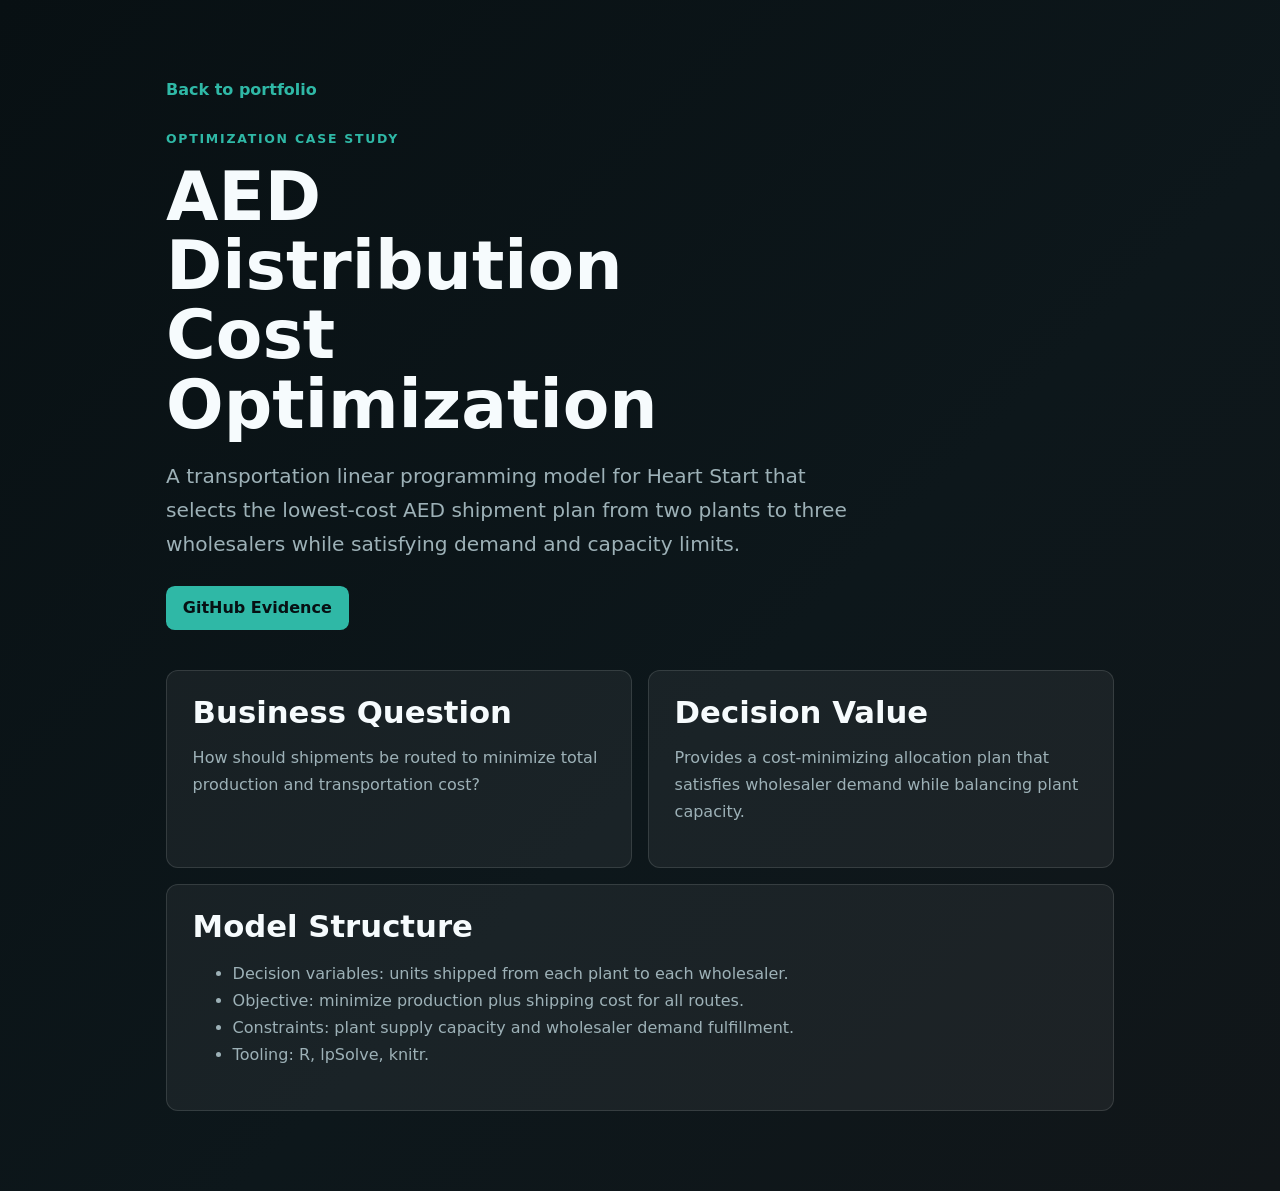
==== case-studies/qmm-distribution-optimization.html @ 528b74cf "Polish recruiter portfolio project structure" ====
<!doctype html>
<html lang="en">
  <head>
    <meta charset="UTF-8" />
    <meta name="viewport" content="width=device-width, initial-scale=1.0" />
    <title>AED Distribution Optimization | Shahbaz Shaikh</title>
    <link rel="stylesheet" href="../styles.css" />
  </head>
  <body>
    <main class="case-study">
      <a class="case-back" href="../index.html#projects">Back to portfolio</a>
      <p class="eyebrow">Optimization Case Study</p>
      <h1>AED Distribution Cost Optimization</h1>
      <p class="hero-lede">
        A transportation linear programming model for Heart Start that selects the lowest-cost AED
        shipment plan from two plants to three wholesalers while satisfying demand and capacity limits.
      </p>
      <div class="case-actions">
        <a class="primary-button" href="https://github.com/ShahbazShaikh96/Quantitaive-Management-Modelling-Projects/tree/main/Assignment%206%20-%20QMM" target="_blank" rel="noreferrer">GitHub Evidence</a>
      </div>

      <section class="case-grid">
        <article>
          <h2>Business Question</h2>
          <p>How should shipments be routed to minimize total production and transportation cost?</p>
        </article>
        <article>
          <h2>Decision Value</h2>
          <p>Provides a cost-minimizing allocation plan that satisfies wholesaler demand while balancing plant capacity.</p>
        </article>
      </section>

      <section class="case-panel">
        <h2>Model Structure</h2>
        <ul>
          <li>Decision variables: units shipped from each plant to each wholesaler.</li>
          <li>Objective: minimize production plus shipping cost for all routes.</li>
          <li>Constraints: plant supply capacity and wholesaler demand fulfillment.</li>
          <li>Tooling: R, lpSolve, knitr.</li>
        </ul>
      </section>
    </main>
  </body>
</html>
---- styles.css ----
:root {
  color-scheme: dark;
  --bg: #0b1114;
  --panel: #11191d;
  --panel-2: #172126;
  --text: #f6fbfd;
  --muted: #9db1b7;
  --line: rgba(255, 255, 255, 0.12);
  --teal: #2fb8a6;
  --coral: #d97757;
  --gold: #d8b35f;
  --blue: #5c8fb8;
  --violet: #7f7aa8;
  --ink: #071013;
  --shadow: 0 18px 42px rgba(0, 0, 0, 0.24);
}

* {
  box-sizing: border-box;
}

html {
  scroll-behavior: smooth;
}

body {
  margin: 0;
  min-width: 320px;
  background: linear-gradient(135deg, #081013 0%, #0d171b 58%, #111619 100%);
  color: var(--text);
  font-family: Inter, system-ui, -apple-system, BlinkMacSystemFont, "Segoe UI", sans-serif;
}

a {
  color: inherit;
  text-decoration: none;
}

button {
  font: inherit;
}

.site-header {
  position: sticky;
  top: 0;
  z-index: 10;
  display: flex;
  align-items: center;
  justify-content: space-between;
  gap: 1rem;
  padding: 1rem clamp(1rem, 4vw, 4rem);
  border-bottom: 1px solid var(--line);
  background: rgba(9, 16, 20, 0.84);
  backdrop-filter: blur(18px);
}

.brand,
.nav-links,
.hero-actions,
.contact-actions,
.filters {
  display: flex;
  align-items: center;
}

.brand {
  gap: 0.75rem;
  font-weight: 800;
}

.brand-mark {
  display: grid;
  width: 2.35rem;
  height: 2.35rem;
  place-items: center;
  border: 1px solid rgba(78, 224, 193, 0.5);
  border-radius: 0.55rem;
  background: rgba(78, 224, 193, 0.12);
  color: var(--teal);
  font-size: 0.78rem;
  letter-spacing: 0;
}

.nav-links {
  gap: clamp(0.8rem, 3vw, 2rem);
  color: var(--muted);
  font-size: 0.95rem;
  font-weight: 600;
}

.nav-links a:hover {
  color: var(--text);
}

.header-button,
.primary-button,
.secondary-button {
  display: inline-flex;
  min-height: 2.75rem;
  align-items: center;
  justify-content: center;
  border-radius: 0.55rem;
  padding: 0 1.05rem;
  font-weight: 800;
}

.header-button,
.secondary-button {
  border: 1px solid var(--line);
  background: rgba(255, 255, 255, 0.04);
}

.primary-button {
  background: var(--teal);
  color: var(--ink);
}

.hero {
  position: relative;
  overflow: hidden;
  display: grid;
  min-height: calc(92vh - 4.75rem);
  grid-template-columns: minmax(0, 1.15fr) minmax(20rem, 0.85fr);
  align-items: center;
  gap: clamp(2rem, 6vw, 5rem);
  padding: clamp(3rem, 7vw, 5.5rem) clamp(1rem, 5vw, 5rem);
}

.hero::after {
  position: absolute;
  inset: 12% -12% auto auto;
  width: 34rem;
  height: 34rem;
  border: 1px solid rgba(78, 224, 193, 0.22);
  border-radius: 50%;
  content: "";
  animation: orbitPulse 6s ease-in-out infinite alternate;
}

.hero-canvas {
  position: absolute;
  inset: 0;
  width: 100%;
  height: 100%;
  opacity: 0.82;
}

.hero-copy {
  position: relative;
  z-index: 1;
  max-width: 58rem;
}

.welcome-badge {
  display: inline-flex;
  margin-bottom: 1rem;
  border: 1px solid rgba(78, 224, 193, 0.45);
  border-radius: 0.45rem;
  background: rgba(78, 224, 193, 0.11);
  color: var(--text);
  padding: 0.7rem 0.9rem;
  font-weight: 900;
}

.eyebrow {
  margin: 0 0 1rem;
  color: var(--teal);
  font-size: 0.78rem;
  font-weight: 800;
  letter-spacing: 0.14em;
  text-transform: uppercase;
}

h1,
h2,
h3,
p {
  margin-top: 0;
}

h1 {
  max-width: 15ch;
  margin-bottom: 1.25rem;
  font-size: clamp(2.55rem, 5.3vw, 4.7rem);
  line-height: 1.02;
  letter-spacing: 0;
}

#typedRole {
  display: block;
  min-height: 1.06em;
  color: var(--teal);
}

#typedRole::after {
  color: var(--gold);
  content: "|";
  animation: blink 0.8s step-end infinite;
}

h2 {
  margin-bottom: 0.9rem;
  font-size: clamp(2rem, 4vw, 3.8rem);
  line-height: 1;
  letter-spacing: 0;
}

h3 {
  margin-bottom: 0.65rem;
  font-size: 1.08rem;
}

.hero-lede {
  max-width: 43rem;
  color: var(--muted);
  font-size: clamp(1.05rem, 2vw, 1.26rem);
  line-height: 1.7;
}

.hero-actions,
.contact-actions {
  flex-wrap: wrap;
  gap: 0.85rem;
}

.hero-visual {
  position: relative;
  z-index: 1;
  min-height: 30rem;
  border: 1px solid var(--line);
  border-radius: 0.75rem;
  box-shadow: var(--shadow);
  overflow: hidden;
}

.hero-visual img {
  display: block;
  width: 100%;
  height: 30rem;
  object-fit: cover;
  filter: saturate(1.08) contrast(1.03);
}

.hero-visual::after {
  position: absolute;
  inset: 0;
  background:
    linear-gradient(180deg, rgba(7, 16, 19, 0.05), rgba(7, 16, 19, 0.64)),
    radial-gradient(circle at 24% 22%, rgba(78, 224, 193, 0.18), transparent 22rem);
  content: "";
}

.visual-caption {
  position: absolute;
  right: 1rem;
  bottom: 1rem;
  left: 1rem;
  z-index: 1;
  border: 1px solid var(--line);
  border-radius: 0.65rem;
  background: rgba(9, 16, 20, 0.78);
  padding: 1rem;
  backdrop-filter: blur(12px);
}

.visual-caption span {
  display: block;
  color: var(--teal);
  font-size: 0.78rem;
  font-weight: 900;
  letter-spacing: 0.12em;
  text-transform: uppercase;
}

.visual-caption strong {
  display: block;
  max-width: 28rem;
  margin-top: 0.45rem;
  font-size: clamp(1.2rem, 2.3vw, 1.75rem);
  line-height: 1.18;
}

.section-lede {
  color: inherit;
  font-size: 1.05rem;
  line-height: 1.7;
  opacity: 0.78;
}

.gpa-line {
  color: var(--text) !important;
  font-weight: 800;
}

.gpa-line strong {
  color: var(--gold);
}

.course-markers {
  display: grid;
  gap: 0.72rem;
  margin-top: 1.1rem;
}

.course-marker {
  position: relative;
  display: grid;
  grid-template-columns: minmax(0, 1fr) auto;
  gap: 0.75rem;
  overflow: hidden;
  border: 1px solid var(--line);
  border-radius: 0.55rem;
  background:
    linear-gradient(90deg, rgba(53, 208, 186, 0.2) var(--value), transparent var(--value)),
    rgba(255, 255, 255, 0.045);
  padding: 0.62rem 0.72rem;
}

.course-marker span,
.course-marker strong {
  position: relative;
  z-index: 1;
  font-size: 0.84rem;
}

.course-marker span {
  color: var(--text);
  font-weight: 800;
}

.course-marker strong {
  color: var(--gold);
}

.section {
  padding: clamp(4rem, 8vw, 7rem) clamp(1rem, 5vw, 5rem);
}

.section-heading {
  max-width: 58rem;
  margin-bottom: 2rem;
}

.intro-band {
  background: #f5f7f5;
  color: #111;
}

.intro-band .eyebrow {
  color: #087968;
}

.experience-section {
  background: #10181b;
}

.experience-layout {
  display: grid;
  grid-template-columns: minmax(0, 0.95fr) minmax(28rem, 1.05fr);
  align-items: start;
  gap: clamp(0.85rem, 2vw, 1.15rem);
}

.experience-card,
.education-card {
  border: 1px solid var(--line);
  border-radius: 0.75rem;
  background: rgba(255, 255, 255, 0.045);
  box-shadow: var(--shadow);
  padding: clamp(1.15rem, 2.2vw, 1.65rem);
}

.experience-topline {
  display: flex;
  align-items: flex-start;
  justify-content: space-between;
  gap: 1rem;
  margin-bottom: 0.85rem;
}

.experience-topline h3,
.education-card h3 {
  max-width: 20rem;
  font-size: clamp(1.2rem, 2.2vw, 1.65rem);
  line-height: 1.08;
}

.experience-topline p,
.education-card p,
.experience-card > p {
  color: var(--muted);
  line-height: 1.58;
}

.role-meta {
  margin-bottom: 0;
}

.experience-summary {
  max-width: 62rem;
}

.experience-topline span {
  flex: 0 0 auto;
  border: 1px solid rgba(246, 207, 101, 0.35);
  border-radius: 999px;
  color: var(--gold);
  padding: 0.45rem 0.7rem;
  font-size: 0.8rem;
  font-weight: 800;
}

.experience-columns {
  display: grid;
  grid-template-columns: repeat(2, minmax(0, 1fr));
  gap: 0.65rem;
  margin-top: 0.9rem;
}

.experience-columns div {
  border: 1px solid rgba(53, 208, 186, 0.16);
  border-radius: 0.65rem;
  background: rgba(53, 208, 186, 0.055);
  padding: 0.78rem;
}

.experience-columns h4 {
  margin: 0 0 0.45rem;
  color: var(--text);
  font-size: 0.9rem;
}

.experience-columns p {
  margin-bottom: 0;
  color: var(--muted);
  font-size: 0.86rem;
  line-height: 1.46;
}

.experience-points {
  display: flex;
  flex-wrap: wrap;
  gap: 0.42rem;
  margin-top: 0.9rem;
}

.experience-points span {
  border: 1px solid var(--line);
  border-radius: 999px;
  background: rgba(78, 224, 193, 0.08);
  color: var(--text);
  padding: 0.38rem 0.58rem;
  font-size: 0.78rem;
  font-weight: 800;
}

.education-card {
  position: sticky;
  top: 6rem;
}

.focus-grid,
.featured-grid,
.project-grid,
.skills-flow {
  display: grid;
  gap: 1rem;
}

.focus-grid {
  grid-template-columns: repeat(3, minmax(0, 1fr));
}

.focus-card,
.skill-card {
  border: 1px solid rgba(11, 75, 69, 0.16);
  border-radius: 0.7rem;
  background: rgba(255, 255, 255, 0.72);
  box-shadow: 0 12px 28px rgba(18, 65, 61, 0.06);
  padding: 1.25rem;
}

.focus-card {
  display: block;
  min-height: 13rem;
  transition:
    transform 180ms ease,
    box-shadow 180ms ease,
    border-color 180ms ease;
}

.focus-card:hover {
  border-color: rgba(8, 121, 104, 0.35);
  box-shadow: 0 16px 36px rgba(18, 65, 61, 0.1);
  transform: translateY(-3px);
}

.focus-card span {
  color: #087968;
  font-weight: 900;
}

.focus-card p {
  color: #3f4e51;
  line-height: 1.55;
}

.featured-grid {
  grid-template-columns: repeat(3, minmax(0, 1fr));
}

.featured-card,
.project-card {
  overflow: hidden;
  border: 1px solid var(--line);
  border-radius: 0.75rem;
  background: rgba(255, 255, 255, 0.045);
}

.featured-card {
  min-height: 40rem;
  display: flex;
  flex-direction: column;
}

.project-image {
  min-height: 13.5rem;
  background-position: center;
  background-size: cover;
}

.featured-card .project-image {
  min-height: 15.5rem;
}

.card-body {
  display: flex;
  min-height: 0;
  flex: 1;
  flex-direction: column;
  gap: 0.9rem;
  padding: 1.1rem;
}

.project-meta,
.tag-list {
  display: flex;
  flex-wrap: wrap;
  gap: 0.5rem;
}

.project-meta span,
.tag-list span {
  border: 1px solid var(--line);
  border-radius: 999px;
  padding: 0.36rem 0.66rem;
  color: var(--muted);
  font-size: 0.78rem;
  font-weight: 700;
}

.card-body p {
  color: var(--muted);
  line-height: 1.6;
}

.impact-list {
  display: grid;
  gap: 0.55rem;
  border-left: 3px solid var(--teal);
  padding-left: 0.85rem;
}

.impact-list p {
  margin: 0;
  font-size: 0.92rem;
  line-height: 1.55;
}

.impact-list strong {
  color: var(--text);
}

.card-actions {
  display: flex;
  flex-wrap: wrap;
  gap: 0.55rem;
  margin-top: auto;
}

.card-link {
  display: inline-flex;
  min-height: 2.25rem;
  align-items: center;
  border: 1px solid rgba(53, 208, 186, 0.35);
  border-radius: 999px;
  padding: 0 0.78rem;
  color: var(--teal);
  font-size: 0.86rem;
  font-weight: 900;
}

.projects-section {
  background: #f2f6f5;
  color: #101719;
}

.project-heading {
  max-width: none;
  display: flex;
  align-items: end;
  justify-content: space-between;
  gap: 1rem;
}

.filters {
  flex-wrap: wrap;
  gap: 0.5rem;
}

.filter-button {
  min-height: 2.45rem;
  border: 1px solid rgba(0, 0, 0, 0.12);
  border-radius: 999px;
  background: white;
  color: #263438;
  cursor: pointer;
  font-weight: 800;
  padding: 0 0.85rem;
}

.filter-button.active {
  border-color: #087968;
  background: #087968;
  color: white;
}

.project-grid {
  grid-template-columns: repeat(3, minmax(0, 1fr));
}

.project-card {
  background: white;
  color: #101719;
  box-shadow: 0 14px 34px rgba(13, 52, 48, 0.09);
}

.project-card .card-body p,
.project-card .project-meta span,
.project-card .tag-list span {
  color: #5b6b70;
}

.project-card .impact-list {
  border-left-color: #087968;
}

.project-card .impact-list strong {
  color: #101719;
}

.project-card .project-meta span,
.project-card .tag-list span {
  border-color: rgba(0, 0, 0, 0.12);
}

.project-card .card-link {
  color: #087968;
  border-color: rgba(8, 121, 104, 0.25);
}

.project-title-link {
  color: inherit;
  text-decoration: underline;
  text-decoration-color: rgba(8, 121, 104, 0.35);
  text-underline-offset: 0.18em;
}

.project-title-link:hover {
  color: #087968;
}

.skills-section {
  background: #101314;
}

.skills-flow {
  grid-template-columns: repeat(2, minmax(0, 1fr));
}

.skill-card {
  border-color: var(--line);
  background: rgba(255, 255, 255, 0.052);
  box-shadow: none;
}

.skill-step {
  display: inline-flex;
  margin-bottom: 1rem;
  color: var(--gold);
  font-weight: 900;
}

.skill-card p {
  color: var(--muted);
  line-height: 1.65;
}

.skill-tags {
  display: flex;
  flex-wrap: wrap;
  gap: 0.45rem;
  margin-top: 1rem;
}

.skill-tags span {
  border: 1px solid rgba(53, 208, 186, 0.25);
  border-radius: 999px;
  background: rgba(53, 208, 186, 0.08);
  color: var(--text);
  padding: 0.38rem 0.58rem;
  font-size: 0.76rem;
  font-weight: 800;
}

.contact-section {
  display: flex;
  align-items: center;
  justify-content: space-between;
  gap: 2rem;
  padding: clamp(3rem, 7vw, 4.6rem) clamp(1rem, 5vw, 5rem);
  background: #0d1518;
}

.contact-section > div:first-child {
  max-width: 45rem;
}

.contact-section .eyebrow {
  margin-bottom: 0;
  font-size: clamp(1.7rem, 4vw, 3rem);
  letter-spacing: 0.06em;
}

.contact-link {
  min-width: 9.5rem;
  gap: 0.45rem;
  font-size: 1.02rem;
}

.site-footer {
  display: flex;
  justify-content: space-between;
  gap: 1rem;
  padding: 1.5rem clamp(1rem, 5vw, 5rem);
  color: var(--muted);
  border-top: 1px solid var(--line);
}

.case-study {
  max-width: 980px;
  margin: 0 auto;
  padding: clamp(2rem, 7vw, 5rem) 1rem;
}

.case-study h1 {
  max-width: 13ch;
}

.case-back {
  display: inline-flex;
  margin-bottom: 2rem;
  color: var(--teal);
  font-weight: 900;
}

.case-actions {
  display: flex;
  flex-wrap: wrap;
  gap: 0.75rem;
  margin: 1.5rem 0 2.5rem;
}

.case-grid {
  display: grid;
  grid-template-columns: repeat(2, minmax(0, 1fr));
  gap: 1rem;
  margin: 2rem 0 1rem;
}

.case-grid article,
.case-panel {
  border: 1px solid var(--line);
  border-radius: 0.75rem;
  background: rgba(255, 255, 255, 0.055);
  padding: clamp(1.1rem, 3vw, 1.6rem);
}

.case-grid h2,
.case-panel h2 {
  font-size: clamp(1.35rem, 2.4vw, 2rem);
  line-height: 1.08;
}

.case-grid p,
.case-panel p,
.case-panel li {
  color: var(--muted);
  line-height: 1.7;
}

.case-panel {
  margin-top: 1rem;
}

@media (max-width: 720px) {
  .case-grid {
    grid-template-columns: 1fr;
  }
}

@keyframes blink {
  50% {
    opacity: 0;
  }
}

@keyframes orbitPulse {
  from {
    transform: scale(0.96) rotate(0deg);
    opacity: 0.3;
  }

  to {
    transform: scale(1.06) rotate(18deg);
    opacity: 0.7;
  }
}

@media (max-width: 980px) {
  .hero,
  .focus-grid,
  .featured-grid,
  .project-grid,
  .skills-flow,
  .experience-layout {
    grid-template-columns: 1fr 1fr;
  }

  .hero {
    min-height: auto;
  }

  .project-heading,
  .contact-section {
    align-items: flex-start;
    flex-direction: column;
  }
}

@media (max-width: 720px) {
  .site-header {
    align-items: flex-start;
    flex-direction: column;
  }

  .nav-links {
    width: 100%;
    flex-wrap: wrap;
    justify-content: flex-start;
  }

  .header-button {
    display: none;
  }

  .hero,
  .focus-grid,
  .featured-grid,
  .project-grid,
  .skills-flow,
  .experience-layout {
    grid-template-columns: 1fr;
  }

  h1 {
    font-size: clamp(2.55rem, 13vw, 4.2rem);
  }

  .hero-visual {
    min-height: 25rem;
  }

  .hero-visual img {
    height: 25rem;
  }

  .site-footer {
    flex-direction: column;
  }
}
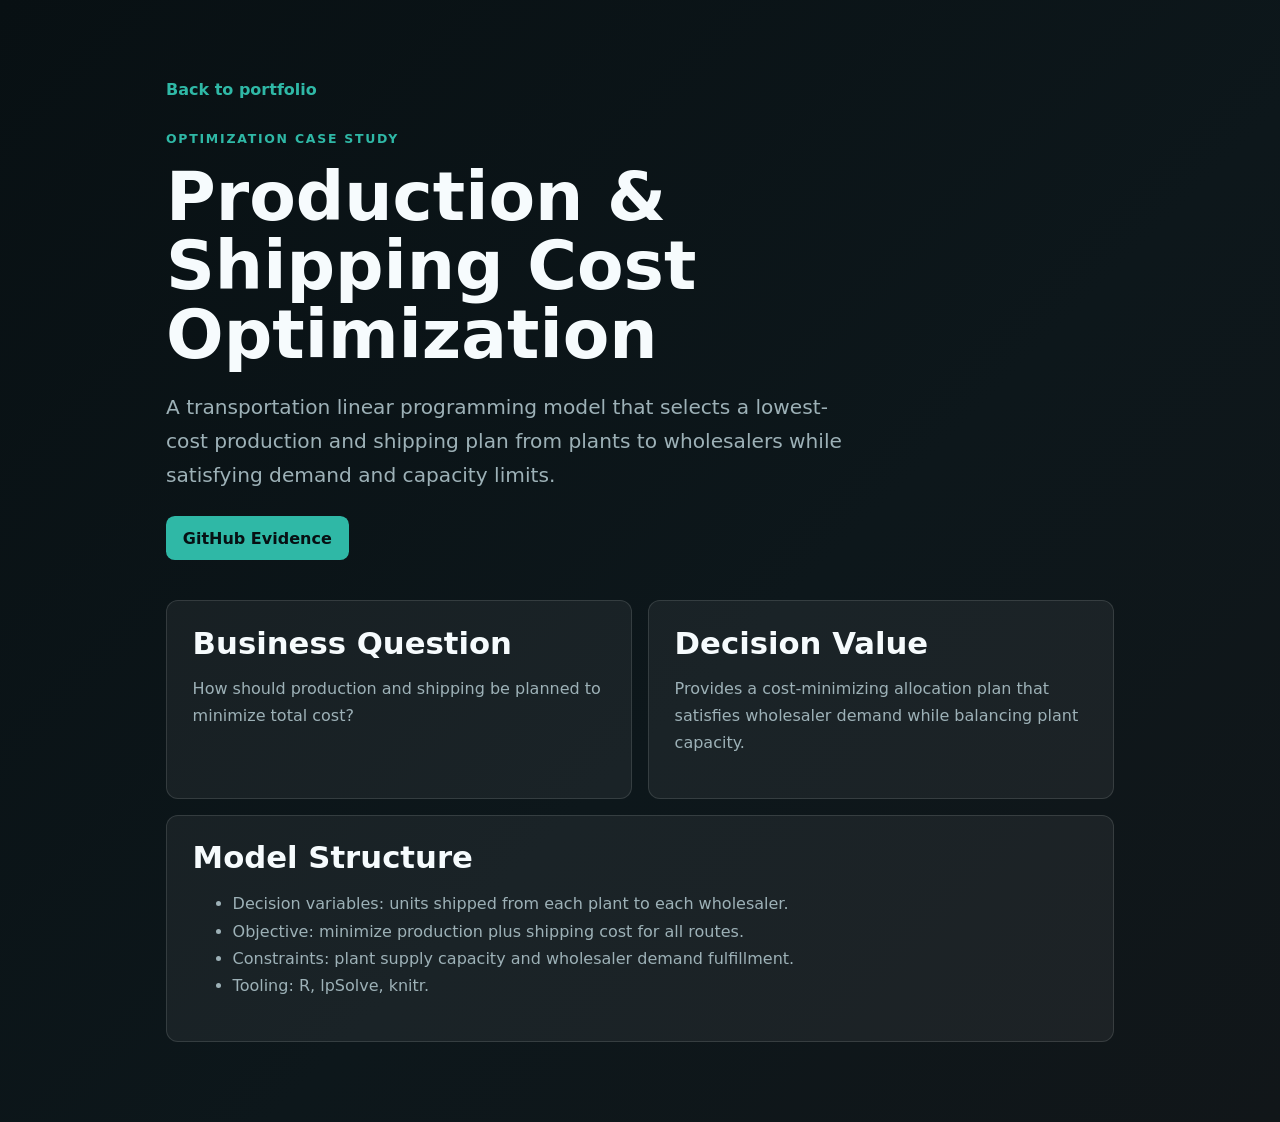
==== commit 61b568ee: "Finalize portfolio for public deployment" ====
--- a/case-studies/qmm-distribution-optimization.html
+++ b/case-studies/qmm-distribution-optimization.html
@@ -3,26 +3,26 @@
   <head>
     <meta charset="UTF-8" />
     <meta name="viewport" content="width=device-width, initial-scale=1.0" />
-    <title>AED Distribution Optimization | Shahbaz Shaikh</title>
+    <title>Production & Shipping Cost Optimization | Shahbaz Shaikh</title>
     <link rel="stylesheet" href="../styles.css" />
   </head>
   <body>
     <main class="case-study">
       <a class="case-back" href="../index.html#projects">Back to portfolio</a>
       <p class="eyebrow">Optimization Case Study</p>
-      <h1>AED Distribution Cost Optimization</h1>
+      <h1>Production & Shipping Cost Optimization</h1>
       <p class="hero-lede">
-        A transportation linear programming model for Heart Start that selects the lowest-cost AED
-        shipment plan from two plants to three wholesalers while satisfying demand and capacity limits.
+        A transportation linear programming model that selects a lowest-cost production and
+        shipping plan from plants to wholesalers while satisfying demand and capacity limits.
       </p>
       <div class="case-actions">
-        <a class="primary-button" href="https://github.com/ShahbazShaikh96/Quantitaive-Management-Modelling-Projects/tree/main/Assignment%206%20-%20QMM" target="_blank" rel="noreferrer">GitHub Evidence</a>
+        <a class="primary-button" href="https://github.com/ShahbazShaikh96/Quantitaive-Management-Modelling-Projects/tree/main/02_Production_Shipping_Cost_Minimization_LP" target="_blank" rel="noreferrer">GitHub Evidence</a>
       </div>
 
       <section class="case-grid">
         <article>
           <h2>Business Question</h2>
-          <p>How should shipments be routed to minimize total production and transportation cost?</p>
+          <p>How should production and shipping be planned to minimize total cost?</p>
         </article>
         <article>
           <h2>Decision Value</h2>
--- a/styles.css
+++ b/styles.css
@@ -304,15 +304,12 @@
 
 .course-marker {
   position: relative;
-  display: grid;
-  grid-template-columns: minmax(0, 1fr) auto;
+  display: block;
   gap: 0.75rem;
   overflow: hidden;
   border: 1px solid var(--line);
   border-radius: 0.55rem;
-  background:
-    linear-gradient(90deg, rgba(53, 208, 186, 0.2) var(--value), transparent var(--value)),
-    rgba(255, 255, 255, 0.045);
+  background: rgba(255, 255, 255, 0.045);
   padding: 0.62rem 0.72rem;
 }
 
@@ -359,6 +356,11 @@
   grid-template-columns: minmax(0, 0.95fr) minmax(28rem, 1.05fr);
   align-items: start;
   gap: clamp(0.85rem, 2vw, 1.15rem);
+}
+
+.experience-stack {
+  display: grid;
+  gap: 1rem;
 }
 
 .experience-card,
